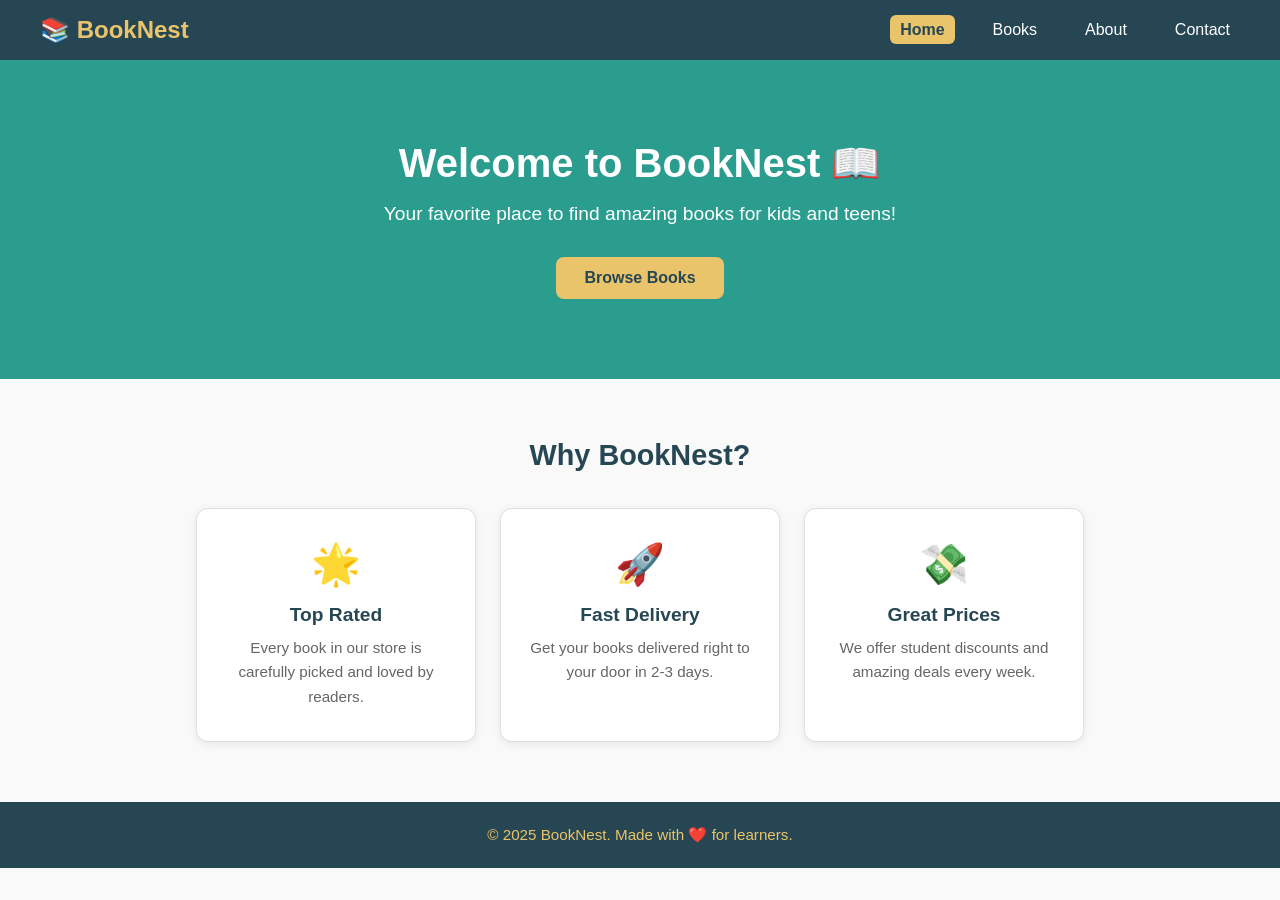
==== index.html @ 9d7f2394 "Initial commit: Add full multi-page bookstore project" ====
<!DOCTYPE html>
<html lang="en">
<head>
  <meta charset="UTF-8" />
  <meta name="viewport" content="width=device-width, initial-scale=1.0" />
  <title>BookNest - Home</title>
  <link rel="stylesheet" href="css/navbar.css" />
  <link rel="stylesheet" href="css/index.css" />
</head>
<body>

  <!-- NAVBAR -->
  <nav class="navbar">
    <div class="logo">📚 BookNest</div>
    <ul class="nav-links">
      <li><a href="index.html" class="active">Home</a></li>
      <li><a href="books.html">Books</a></li>
      <li><a href="about.html">About</a></li>
      <li><a href="contact.html">Contact</a></li>
    </ul>
  </nav>

  <!-- HERO SECTION -->
  <section class="hero">
    <h1>Welcome to BookNest 📖</h1>
    <p>Your favorite place to find amazing books for kids and teens!</p>
    <a href="books.html" class="btn">Browse Books</a>
  </section>

  <!-- FEATURED CARDS -->
  <section class="featured">
    <h2>Why BookNest?</h2>
    <div class="cards">

      <div class="card">
        <div class="card-icon">🌟</div>
        <h3>Top Rated</h3>
        <p>Every book in our store is carefully picked and loved by readers.</p>
      </div>

      <div class="card">
        <div class="card-icon">🚀</div>
        <h3>Fast Delivery</h3>
        <p>Get your books delivered right to your door in 2-3 days.</p>
      </div>

      <div class="card">
        <div class="card-icon">💸</div>
        <h3>Great Prices</h3>
        <p>We offer student discounts and amazing deals every week.</p>
      </div>

    </div>
  </section>

  <!-- FOOTER -->
  <footer>
    <p>© 2025 BookNest. Made with ❤️ for learners.</p>
  </footer>

</body>
</html>
---- css/navbar.css ----
/* ===================================
   NAVBAR STYLES  (shared by all pages)
   Uses: display: flex
   =================================== */

/* ---------- Reset ---------- */
* {
  margin: 0;
  padding: 0;
  box-sizing: border-box;
}

body {
  font-family: 'Segoe UI', sans-serif;
  background-color: #f9f9f9;
  color: #333;
}

/* ---------- Navbar ---------- */
.navbar {
  display: flex;                    /* Flexbox turns the navbar horizontal */
  justify-content: space-between;   /* Logo on left, links on right */
  align-items: center;              /* Center items vertically */
  background-color: #264653;
  padding: 16px 40px;
}

.logo {
  font-size: 1.5rem;
  font-weight: bold;
  color: #e9c46a;
  text-decoration: none;
}

/* ---------- Nav Links List ---------- */
.nav-links {
  display: flex;        /* Links sit side by side */
  gap: 28px;            /* Space between each link */
  list-style: none;     /* Remove bullet points */
}

.nav-links a {
  color: #ffffff;
  text-decoration: none;
  font-size: 1rem;
  padding: 6px 10px;
  border-radius: 6px;
  transition: background-color 0.2s;
}

.nav-links a:hover {
  background-color: #2a9d8f;
}

/* Active page link gets highlighted */
.nav-links a.active {
  background-color: #e9c46a;
  color: #264653;
  font-weight: bold;
}

/* ---------- Footer (shared) ---------- */
footer {
  text-align: center;
  padding: 24px;
  background-color: #264653;
  color: #e9c46a;
  margin-top: 60px;
  font-size: 0.95rem;
}

/* =============================================
   MEDIA QUERY — Mobile screens (max 600px)
   On small screens, the navbar stacks vertically
   ============================================= */
@media (max-width: 600px) {
  .navbar {
    flex-direction: column;   /* Stack logo above links */
    gap: 12px;
    padding: 16px 20px;
    text-align: center;
  }

  .nav-links {
    flex-wrap: wrap;          /* Links wrap to next line if needed */
    justify-content: center;
    gap: 10px;
  }
}
---- css/index.css ----
/* ===================================
   HOME PAGE STYLES  (index.html)
   =================================== */

/* ---------- Hero Section ---------- */
.hero {
  background-color: #2a9d8f;
  color: #ffffff;
  text-align: center;
  padding: 80px 20px;
}

.hero h1 {
  font-size: 2.5rem;
  margin-bottom: 16px;
}

.hero p {
  font-size: 1.2rem;
  margin-bottom: 32px;
}

/* ---------- Button ---------- */
.btn {
  display: inline-block;
  background-color: #e9c46a;
  color: #264653;
  padding: 12px 28px;
  border-radius: 8px;
  text-decoration: none;
  font-weight: bold;
  font-size: 1rem;
  transition: background-color 0.2s;
}

.btn:hover {
  background-color: #f4a261;
}

/* ---------- Featured Section ---------- */
.featured {
  max-width: 1000px;
  margin: 60px auto;
  padding: 0 20px;
  text-align: center;
}

.featured h2 {
  font-size: 1.8rem;
  color: #264653;
  margin-bottom: 36px;
}

/* ---------- Cards Row (Flexbox) ---------- */
.cards {
  display: flex;       /* Cards sit side by side */
  gap: 24px;           /* Space between cards */
  justify-content: center;
  flex-wrap: wrap;     /* Cards wrap on smaller screens */
}

/* ---------- Single Card ---------- */
.card {
  background-color: #ffffff;
  border: 1px solid #e0e0e0;
  border-radius: 12px;
  padding: 32px 24px;
  width: 280px;
  text-align: center;
  box-shadow: 0 2px 8px rgba(0, 0, 0, 0.08);
  transition: transform 0.2s;
}

.card:hover {
  transform: translateY(-4px);   /* Card lifts up on hover */
}

.card-icon {
  font-size: 2.5rem;
  margin-bottom: 16px;
}

.card h3 {
  font-size: 1.2rem;
  color: #264653;
  margin-bottom: 10px;
}

.card p {
  font-size: 0.95rem;
  color: #666;
  line-height: 1.6;
}

/* ---------- Media Query ---------- */
@media (max-width: 600px) {
  .hero h1 {
    font-size: 1.8rem;
  }

  .card {
    width: 100%;   /* Cards go full width on mobile */
  }
}
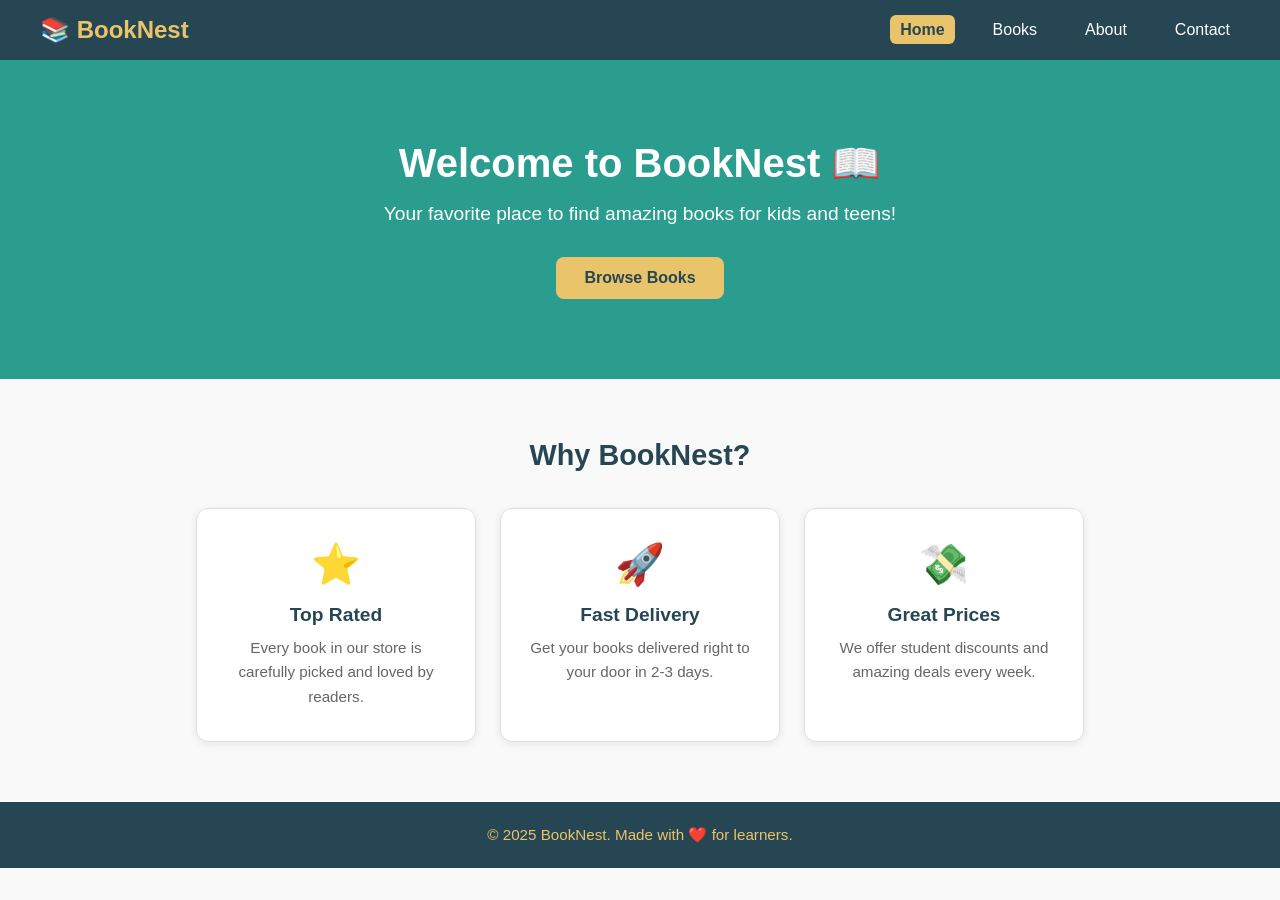
==== commit 2f9a8e31: "Fix: one CSS file per page, no shared files" ====
--- a/index.html
+++ b/index.html
@@ -4,8 +4,7 @@
   <meta charset="UTF-8" />
   <meta name="viewport" content="width=device-width, initial-scale=1.0" />
   <title>BookNest - Home</title>
-  <link rel="stylesheet" href="css/navbar.css" />
-  <link rel="stylesheet" href="css/index.css" />
+  <link rel="stylesheet" href="index.css" />
 </head>
 <body>
 
@@ -33,7 +32,7 @@
     <div class="cards">
 
       <div class="card">
-        <div class="card-icon">🌟</div>
+        <div class="card-icon">⭐</div>
         <h3>Top Rated</h3>
         <p>Every book in our store is carefully picked and loved by readers.</p>
       </div>
--- a/index.css
+++ b/index.css
@@ -0,0 +1,179 @@
+/* ============================================
+   index.css — styles for index.html ONLY
+   ============================================ */
+
+/* ---------- Reset ---------- */
+* {
+  margin: 0;
+  padding: 0;
+  box-sizing: border-box;
+}
+
+body {
+  font-family: 'Segoe UI', sans-serif;
+  background-color: #f9f9f9;
+  color: #333;
+}
+
+/* ---------- Navbar ---------- */
+.navbar {
+  display: flex;
+  justify-content: space-between;
+  align-items: center;
+  background-color: #264653;
+  padding: 16px 40px;
+}
+
+.logo {
+  font-size: 1.5rem;
+  font-weight: bold;
+  color: #e9c46a;
+}
+
+.nav-links {
+  display: flex;
+  gap: 28px;
+  list-style: none;
+}
+
+.nav-links a {
+  color: #ffffff;
+  text-decoration: none;
+  font-size: 1rem;
+  padding: 6px 10px;
+  border-radius: 6px;
+  transition: background-color 0.2s;
+}
+
+.nav-links a:hover {
+  background-color: #2a9d8f;
+}
+
+.nav-links a.active {
+  background-color: #e9c46a;
+  color: #264653;
+  font-weight: bold;
+}
+
+/* ---------- Hero ---------- */
+.hero {
+  background-color: #2a9d8f;
+  color: #ffffff;
+  text-align: center;
+  padding: 80px 20px;
+}
+
+.hero h1 {
+  font-size: 2.5rem;
+  margin-bottom: 16px;
+}
+
+.hero p {
+  font-size: 1.2rem;
+  margin-bottom: 32px;
+}
+
+/* ---------- Button ---------- */
+.btn {
+  display: inline-block;
+  background-color: #e9c46a;
+  color: #264653;
+  padding: 12px 28px;
+  border-radius: 8px;
+  text-decoration: none;
+  font-weight: bold;
+  font-size: 1rem;
+  transition: background-color 0.2s;
+}
+
+.btn:hover {
+  background-color: #f4a261;
+}
+
+/* ---------- Featured Section ---------- */
+.featured {
+  max-width: 1000px;
+  margin: 60px auto;
+  padding: 0 20px;
+  text-align: center;
+}
+
+.featured h2 {
+  font-size: 1.8rem;
+  color: #264653;
+  margin-bottom: 36px;
+}
+
+/* ---------- Cards (Flexbox) ---------- */
+.cards {
+  display: flex;
+  gap: 24px;
+  justify-content: center;
+  flex-wrap: wrap;
+}
+
+.card {
+  background-color: #ffffff;
+  border: 1px solid #e0e0e0;
+  border-radius: 12px;
+  padding: 32px 24px;
+  width: 280px;
+  text-align: center;
+  box-shadow: 0 2px 8px rgba(0, 0, 0, 0.08);
+  transition: transform 0.2s;
+}
+
+.card:hover {
+  transform: translateY(-4px);
+}
+
+.card-icon {
+  font-size: 2.5rem;
+  margin-bottom: 16px;
+}
+
+.card h3 {
+  font-size: 1.2rem;
+  color: #264653;
+  margin-bottom: 10px;
+}
+
+.card p {
+  font-size: 0.95rem;
+  color: #666;
+  line-height: 1.6;
+}
+
+/* ---------- Footer ---------- */
+footer {
+  text-align: center;
+  padding: 24px;
+  background-color: #264653;
+  color: #e9c46a;
+  margin-top: 60px;
+  font-size: 0.95rem;
+}
+
+/* ---------- Media Query ---------- */
+@media (max-width: 600px) {
+  .navbar {
+    flex-direction: column;
+    gap: 12px;
+    padding: 16px 20px;
+    text-align: center;
+  }
+
+  .nav-links {
+    flex-wrap: wrap;
+    justify-content: center;
+    gap: 10px;
+  }
+
+  .hero h1 {
+    font-size: 1.8rem;
+  }
+
+  .card {
+    width: 100%;
+  }
+}
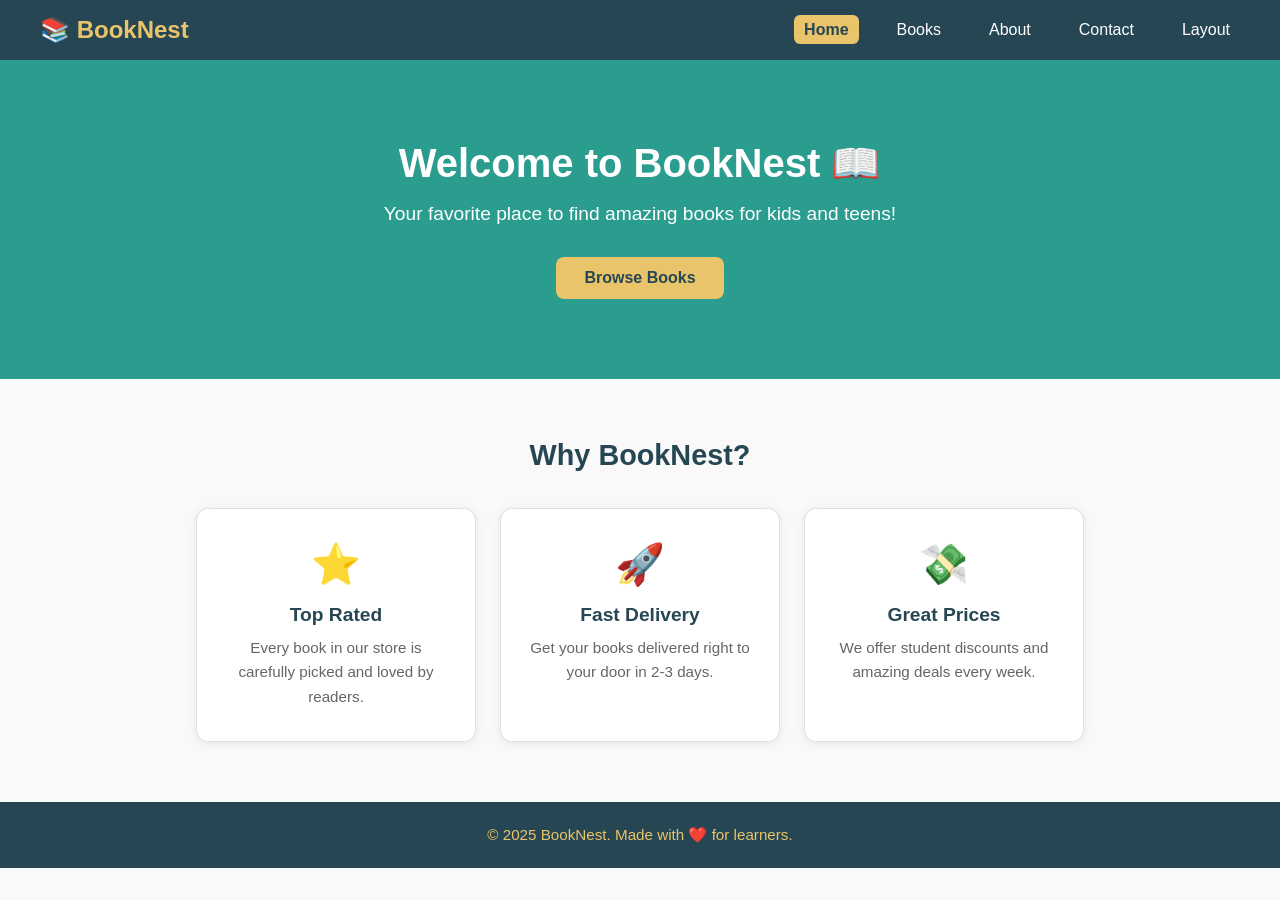
==== commit f59cc64f: "Rename books-grid to books-list; add layout page with grid-template-areas" ====
--- a/index.html
+++ b/index.html
@@ -16,6 +16,7 @@
       <li><a href="books.html">Books</a></li>
       <li><a href="about.html">About</a></li>
       <li><a href="contact.html">Contact</a></li>
+      <li><a href="layout.html">Layout</a></li>
     </ul>
   </nav>
 
